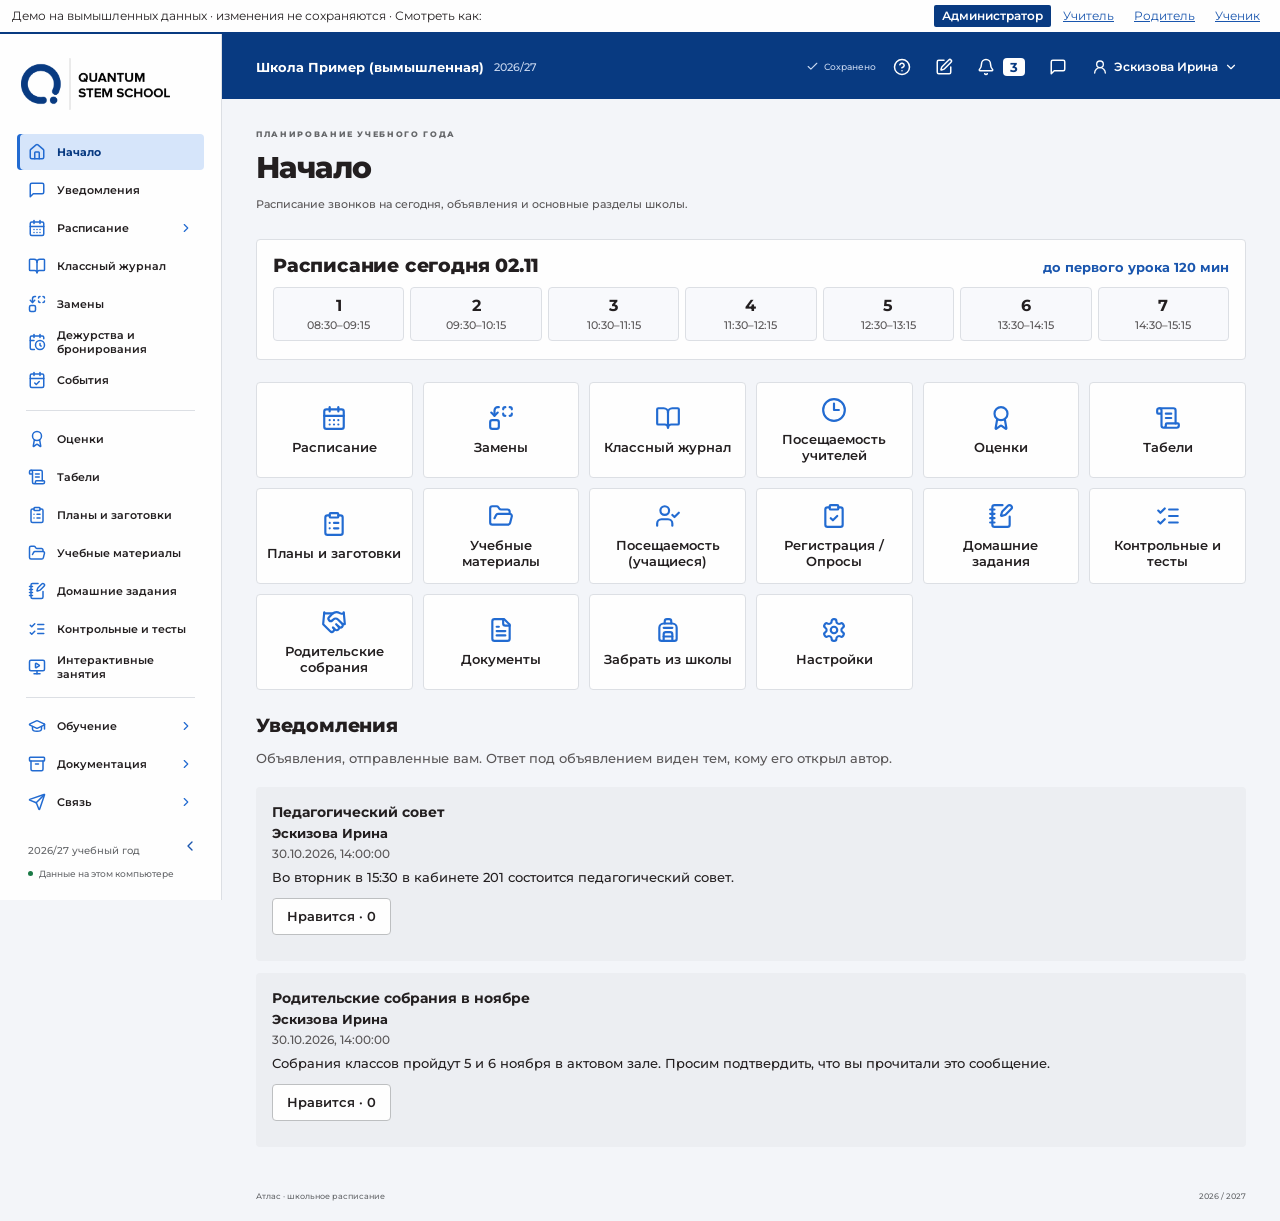
==== atlas/index.html @ 74b73c92 "Atlas demo (static build, fictional data)" ====
<!doctype html>
<html lang="ru">
  <head>
    <meta charset="UTF-8" />
    <meta name="viewport" content="width=device-width, initial-scale=1.0" />
    <meta name="theme-color" content="#083a81" />
    <link rel="icon" href="/atlas/icons/atlas-192.png" />
    <link rel="apple-touch-icon" href="/atlas/icons/atlas-192.png" />
    <title>Атлас · демо</title>
    <script type="module" crossorigin src="/atlas/assets/index-C0yjsktR.js"></script>
  </head>
  <body>
    <div id="root"></div>
  </body>
</html>
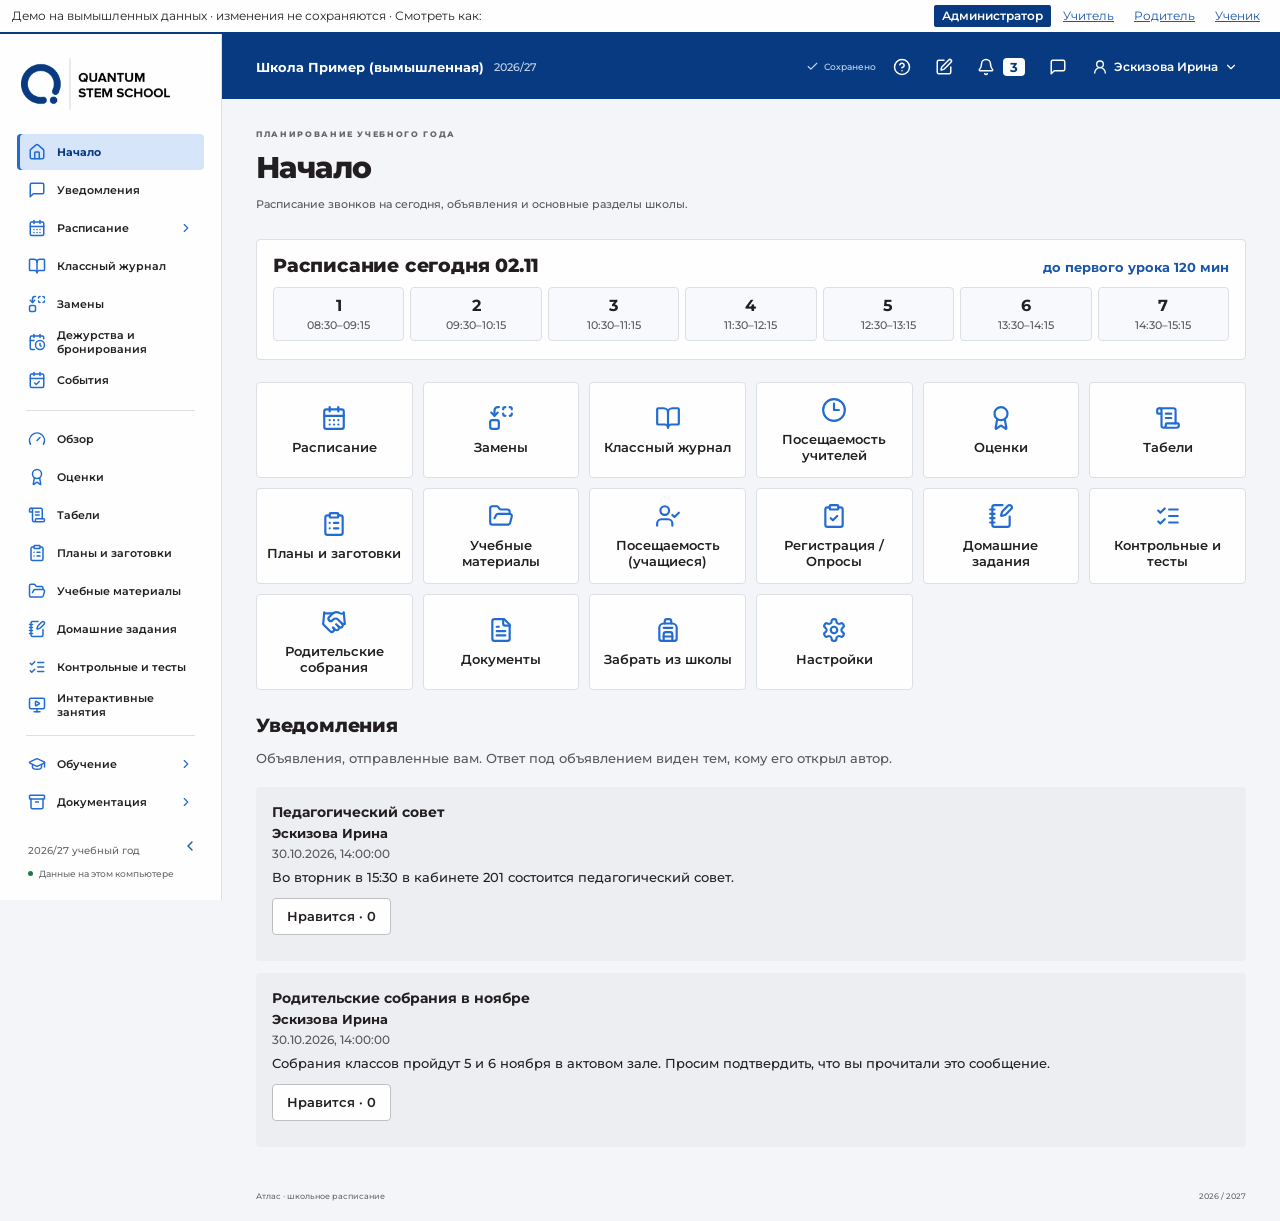
==== commit e2083656: "Atlas demo: updated static build (fictional data) Co-Authored-By: Claude Fable 5.2 <noreply@anthropi" ====
--- a/atlas/index.html
+++ b/atlas/index.html
@@ -7,7 +7,7 @@
     <link rel="icon" href="/atlas/icons/atlas-192.png" />
     <link rel="apple-touch-icon" href="/atlas/icons/atlas-192.png" />
     <title>Атлас · демо</title>
-    <script type="module" crossorigin src="/atlas/assets/index-C0yjsktR.js"></script>
+    <script type="module" crossorigin src="/atlas/assets/index-BX_leAf2.js"></script>
   </head>
   <body>
     <div id="root"></div>
